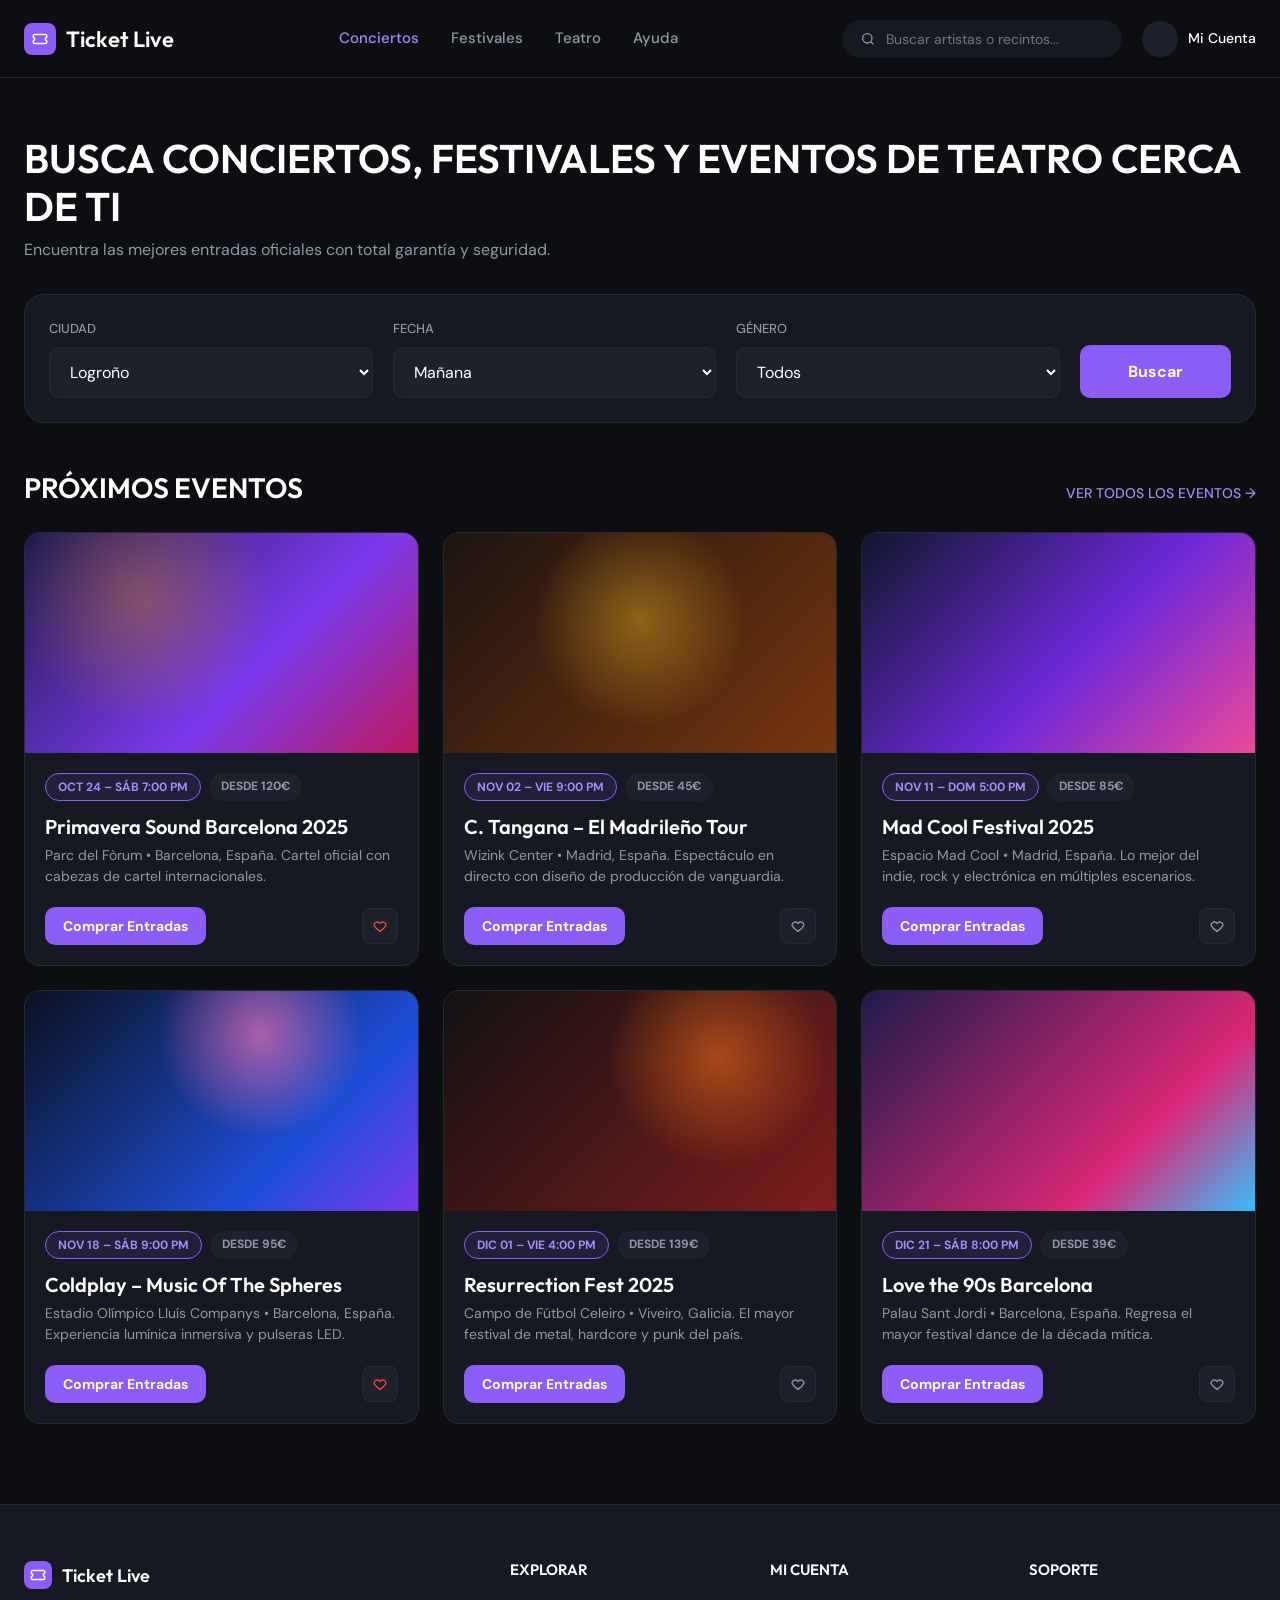
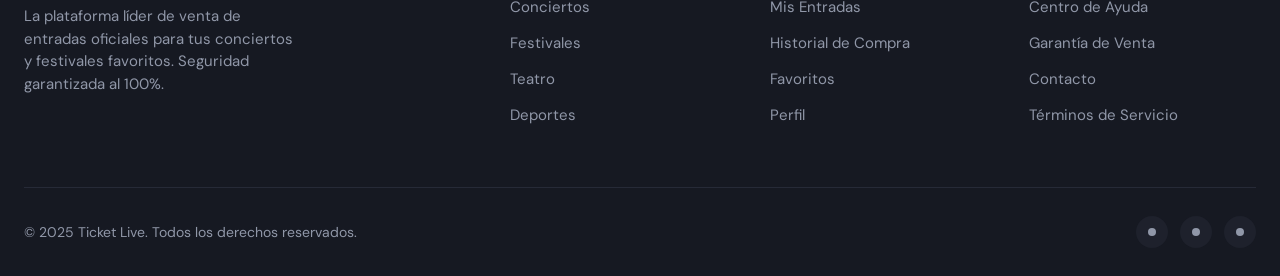
==== index.html @ a21454f6 "subida de la página" ====
<!DOCTYPE html>
<html lang="es">
<head>
  <meta charset="UTF-8">
  <meta name="viewport" content="width=device-width, initial-scale=1">
  <title>Ticket Live – Entradas oficiales para conciertos y festivales</title>
  <link rel="stylesheet" href="css/base.css">
  <link rel="stylesheet" href="css/cabecera.css">
  <link rel="stylesheet" href="css/pie.css">
  <link rel="stylesheet" href="css/tarjetas.css">
  <link rel="stylesheet" href="css/paginas/inicio.css">
</head>
<body>
<header class="cabecera">
  <div class="contenedor cabecera__interior">
    <a href="index.html" class="logo"><span class="logo__icono"><svg viewBox="0 0 24 24" fill="none" stroke="#fff" stroke-width="2" stroke-linejoin="round"><path d="M3 8a2 2 0 0 1 2-2h14a2 2 0 0 1 2 2v2a2 2 0 0 0 0 4v2a2 2 0 0 1-2 2H5a2 2 0 0 1-2-2v-2a2 2 0 0 0 0-4z"/></svg></span>Ticket Live</a>
    <nav class="nav">
        <a href="index.html" class="activo">Conciertos</a>
        <a href="index.html">Festivales</a>
        <a href="index.html">Teatro</a>
        <a href="contacto.html">Ayuda</a>
    </nav>
    <div class="cabecera__acciones">
      <label class="buscador"><svg viewBox="0 0 24 24" fill="none" stroke="currentColor" stroke-width="2"><circle cx="11" cy="11" r="7"/><path d="m20 20-3.5-3.5"/></svg><input type="search" placeholder="Buscar artistas o recintos..."></label>
      <a href="registro.html" class="cuenta"><span class="cuenta__avatar"></span>Mi Cuenta</a>
      <div class="cabecera__iconos solo-movil"><svg viewBox="0 0 24 24" fill="none" stroke="currentColor" stroke-width="2"><circle cx="11" cy="11" r="7"/><path d="m20 20-3.5-3.5"/></svg><svg viewBox="0 0 24 24" fill="none" stroke="currentColor" stroke-width="2"><path d="M4 7h16M4 12h16M4 17h16"/></svg></div>
    </div>
  </div>
</header>
<main>
  <section class="hero solo-escritorio">
    <div class="contenedor">
      <h1>Busca conciertos, festivales y eventos de teatro cerca de ti</h1>
      <p>Encuentra las mejores entradas oficiales con total garantía y seguridad.</p>
    </div>
  </section>

  <section class="contenedor solo-escritorio">
    <form class="filtros">
      <div class="campo"><label for="ciudad">Ciudad</label><select id="ciudad"><option>Logroño</option><option>Madrid</option><option>Barcelona</option></select></div>
      <div class="campo"><label for="fecha">Fecha</label><select id="fecha"><option>Mañana</option><option>Este fin de semana</option><option>Próximos 30 días</option></select></div>
      <div class="campo"><label for="genero">Género</label><select id="genero"><option>Todos</option><option>Pop</option><option>Rock</option><option>Electrónica</option></select></div>
      <button type="button" class="boton">Buscar</button>
    </form>
  </section>

  <section class="contenedor filtros-movil solo-movil">
    <div class="campo"><label for="ciudad-movil">Seleccionar ciudad y región</label><select id="ciudad-movil"><option>Logroño (La Rioja)</option><option>Madrid</option></select></div>
    <div class="chips"><span class="chip chip--activo">Este Finde</span><span class="chip">Próximos 30 Días</span><span class="chip">Festivales</span><span class="chip">VIP</span></div>
  </section>

  <section class="contenedor seccion-eventos">
    <div class="seccion-eventos__cabecera">
      <h2><span class="solo-escritorio">Próximos eventos</span><span class="solo-movil">Eventos recomendados</span></h2>
      <a href="#" class="enlace-ver-todos"><span class="solo-escritorio">Ver todos los eventos →</span><span class="solo-movil">Ver más →</span></a>
    </div>
    <div class="rejilla-eventos solo-escritorio">
        <article class="tarjeta-evento">
          <div class="tarjeta-evento__imagen img-1"></div>
          <div class="tarjeta-evento__cuerpo">
            <div class="tarjeta-evento__etiquetas"><span class="etiqueta etiqueta--primaria">Oct 24 – Sáb 7:00 PM</span><span class="etiqueta">Desde 120€</span></div>
            <h3>Primavera Sound Barcelona 2025</h3>
            <p>Parc del Fòrum • Barcelona, España. Cartel oficial con cabezas de cartel internacionales.</p>
            <div class="tarjeta-evento__pie">
              <a href="evento.html" class="boton">Comprar Entradas</a>
              <button class="favorito favorito--activo" aria-label="Favorito"><svg viewBox="0 0 24 24" fill="none" stroke="currentColor" stroke-width="2"><path d="M12 20s-7-4.5-9-9a5 5 0 0 1 9-3 5 5 0 0 1 9 3c-2 4.500-9 9-9 9z"/></svg></button>
            </div>
          </div>
        </article>
        <article class="tarjeta-evento">
          <div class="tarjeta-evento__imagen img-2"></div>
          <div class="tarjeta-evento__cuerpo">
            <div class="tarjeta-evento__etiquetas"><span class="etiqueta etiqueta--primaria">Nov 02 – Vie 9:00 PM</span><span class="etiqueta">Desde 45€</span></div>
            <h3>C. Tangana – El Madrileño Tour</h3>
            <p>Wizink Center • Madrid, España. Espectáculo en directo con diseño de producción de vanguardia.</p>
            <div class="tarjeta-evento__pie">
              <a href="evento.html" class="boton">Comprar Entradas</a>
              <button class="favorito" aria-label="Favorito"><svg viewBox="0 0 24 24" fill="none" stroke="currentColor" stroke-width="2"><path d="M12 20s-7-4.5-9-9a5 5 0 0 1 9-3 5 5 0 0 1 9 3c-2 4.500-9 9-9 9z"/></svg></button>
            </div>
          </div>
        </article>
        <article class="tarjeta-evento">
          <div class="tarjeta-evento__imagen img-3"></div>
          <div class="tarjeta-evento__cuerpo">
            <div class="tarjeta-evento__etiquetas"><span class="etiqueta etiqueta--primaria">Nov 11 – Dom 5:00 PM</span><span class="etiqueta">Desde 85€</span></div>
            <h3>Mad Cool Festival 2025</h3>
            <p>Espacio Mad Cool • Madrid, España. Lo mejor del indie, rock y electrónica en múltiples escenarios.</p>
            <div class="tarjeta-evento__pie">
              <a href="evento.html" class="boton">Comprar Entradas</a>
              <button class="favorito" aria-label="Favorito"><svg viewBox="0 0 24 24" fill="none" stroke="currentColor" stroke-width="2"><path d="M12 20s-7-4.5-9-9a5 5 0 0 1 9-3 5 5 0 0 1 9 3c-2 4.500-9 9-9 9z"/></svg></button>
            </div>
          </div>
        </article>
        <article class="tarjeta-evento">
          <div class="tarjeta-evento__imagen img-4"></div>
          <div class="tarjeta-evento__cuerpo">
            <div class="tarjeta-evento__etiquetas"><span class="etiqueta etiqueta--primaria">Nov 18 – Sáb 9:00 PM</span><span class="etiqueta">Desde 95€</span></div>
            <h3>Coldplay – Music Of The Spheres</h3>
            <p>Estadio Olímpico Lluís Companys • Barcelona, España. Experiencia lumínica inmersiva y pulseras LED.</p>
            <div class="tarjeta-evento__pie">
              <a href="evento.html" class="boton">Comprar Entradas</a>
              <button class="favorito favorito--activo" aria-label="Favorito"><svg viewBox="0 0 24 24" fill="none" stroke="currentColor" stroke-width="2"><path d="M12 20s-7-4.5-9-9a5 5 0 0 1 9-3 5 5 0 0 1 9 3c-2 4.500-9 9-9 9z"/></svg></button>
            </div>
          </div>
        </article>
        <article class="tarjeta-evento">
          <div class="tarjeta-evento__imagen img-5"></div>
          <div class="tarjeta-evento__cuerpo">
            <div class="tarjeta-evento__etiquetas"><span class="etiqueta etiqueta--primaria">Dic 01 – Vie 4:00 PM</span><span class="etiqueta">Desde 139€</span></div>
            <h3>Resurrection Fest 2025</h3>
            <p>Campo de Fútbol Celeiro • Viveiro, Galicia. El mayor festival de metal, hardcore y punk del país.</p>
            <div class="tarjeta-evento__pie">
              <a href="evento.html" class="boton">Comprar Entradas</a>
              <button class="favorito" aria-label="Favorito"><svg viewBox="0 0 24 24" fill="none" stroke="currentColor" stroke-width="2"><path d="M12 20s-7-4.5-9-9a5 5 0 0 1 9-3 5 5 0 0 1 9 3c-2 4.500-9 9-9 9z"/></svg></button>
            </div>
          </div>
        </article>
        <article class="tarjeta-evento">
          <div class="tarjeta-evento__imagen img-6"></div>
          <div class="tarjeta-evento__cuerpo">
            <div class="tarjeta-evento__etiquetas"><span class="etiqueta etiqueta--primaria">Dic 21 – Sáb 8:00 PM</span><span class="etiqueta">Desde 39€</span></div>
            <h3>Love the 90s Barcelona</h3>
            <p>Palau Sant Jordi • Barcelona, España. Regresa el mayor festival dance de la década mítica.</p>
            <div class="tarjeta-evento__pie">
              <a href="evento.html" class="boton">Comprar Entradas</a>
              <button class="favorito" aria-label="Favorito"><svg viewBox="0 0 24 24" fill="none" stroke="currentColor" stroke-width="2"><path d="M12 20s-7-4.5-9-9a5 5 0 0 1 9-3 5 5 0 0 1 9 3c-2 4.500-9 9-9 9z"/></svg></button>
            </div>
          </div>
        </article>
    </div>
    <div class="rejilla-eventos solo-movil">
        <article class="tarjeta-evento">
          <div class="tarjeta-evento__imagen img-3"></div>
          <div class="tarjeta-evento__cuerpo">
            <h3>Aurora Pulse: Synthesis Tour</h3>
            <p>Estadio Wanda • Madrid</p>
            <div class="tarjeta-evento__pie">
              <div><div class="tarjeta-evento__fecha">Oct 24 • Sáb 7:30 PM</div><div class="tarjeta-evento__precio">Entradas desde 120€</div></div>
              <a href="evento.html" class="boton">Entradas</a>
            </div>
          </div>
        </article>
        <article class="tarjeta-evento">
          <div class="tarjeta-evento__imagen img-6"></div>
          <div class="tarjeta-evento__cuerpo">
            <h3>Cosmic Sound Festival</h3>
            <p>Espacio Mad Cool • Madrid</p>
            <div class="tarjeta-evento__pie">
              <div><div class="tarjeta-evento__fecha">Nov 02 • Vie 6:00 PM</div><div class="tarjeta-evento__precio">Entradas desde 249€</div></div>
              <a href="evento.html" class="boton">Entradas</a>
            </div>
          </div>
        </article>
        <article class="tarjeta-evento">
          <div class="tarjeta-evento__imagen img-5"></div>
          <div class="tarjeta-evento__cuerpo">
            <h3>The Midnight Echoes // Live</h3>
            <p>Sala Apolo • Barcelona</p>
            <div class="tarjeta-evento__pie">
              <div><div class="tarjeta-evento__fecha">Nov 11 • Dom 8:00 PM</div><div class="tarjeta-evento__precio">Entradas desde 95€</div></div>
              <a href="evento.html" class="boton">Entradas</a>
            </div>
          </div>
        </article>
    </div>
  </section>
</main>
<footer class="pie">
  <div class="contenedor">
    <div class="pie__rejilla">
      <div>
        <a href="index.html" class="logo"><span class="logo__icono"><svg viewBox="0 0 24 24" fill="none" stroke="#fff" stroke-width="2" stroke-linejoin="round"><path d="M3 8a2 2 0 0 1 2-2h14a2 2 0 0 1 2 2v2a2 2 0 0 0 0 4v2a2 2 0 0 1-2 2H5a2 2 0 0 1-2-2v-2a2 2 0 0 0 0-4z"/></svg></span>Ticket Live</a>
        <p class="pie__descripcion">La plataforma líder de venta de entradas oficiales para tus conciertos y festivales favoritos. Seguridad garantizada al 100%.</p>
      </div>
      <div><h3>Explorar</h3><ul><li><a href="index.html">Conciertos</a></li><li><a href="index.html">Festivales</a></li><li><a href="index.html">Teatro</a></li><li><a href="index.html">Deportes</a></li></ul></div>
      <div><h3>Mi cuenta</h3><ul><li><a href="#">Mis Entradas</a></li><li><a href="#">Historial de Compra</a></li><li><a href="#">Favoritos</a></li><li><a href="#">Perfil</a></li></ul></div>
      <div><h3>Soporte</h3><ul><li><a href="contacto.html">Centro de Ayuda</a></li><li><a href="#">Garantía de Venta</a></li><li><a href="contacto.html">Contacto</a></li><li><a href="#">Términos de Servicio</a></li></ul></div>
    </div>
    <div class="pie__enlaces solo-movil"><a href="#">Términos</a><a href="#">Privacidad</a><a href="contacto.html">Contacto</a><a href="#">Ayuda</a></div>
    <div class="pie__inferior">
      <span>© 2025 Ticket Live. Todos los derechos reservados.</span>
      <div class="pie__redes"><a href="#" aria-label="Instagram"><svg viewBox="0 0 24 24" fill="currentColor"><circle cx="12" cy="12" r="6"/></svg></a><a href="#" aria-label="Twitter"><svg viewBox="0 0 24 24" fill="currentColor"><circle cx="12" cy="12" r="6"/></svg></a><a href="#" aria-label="Facebook"><svg viewBox="0 0 24 24" fill="currentColor"><circle cx="12" cy="12" r="6"/></svg></a></div>
    </div>
  </div>
</footer>
</body>
</html>
---- css/base.css ----
/* Variables, reinicio y elementos básicos */
@import url("https://fonts.googleapis.com/css2?family=DM+Sans:wght@400;500;700&family=Outfit:wght@500;600;700&display=swap");

:root {
  --fondo: #0d0e12;
  --superficie: #161922;
  --superficie-2: #1e212c;
  --borde: #262a37;
  --primario: #8b5cf6;
  --primario-suave: #a78bfa;
  --texto: #ffffff;
  --texto-suave: #9097a8;
  --dorado: #f59e0b;
  --azul: #3b82f6;
  --alerta: #7f1d1d;
  --radio: 16px;
  --fuente-titulos: "Outfit", sans-serif;
  --fuente-texto: "DM Sans", sans-serif;
}

*, *::before, *::after { box-sizing: border-box; margin: 0; padding: 0; }

body {
  background: var(--fondo);
  color: var(--texto);
  font-family: var(--fuente-texto);
  line-height: 1.5;
  min-height: 100vh;
  display: flex;
  flex-direction: column;
}
main { flex: 1; }
a { color: inherit; text-decoration: none; }
ul { list-style: none; }
img, svg { display: block; max-width: 100%; }

h1, h2, h3 { font-family: var(--fuente-titulos); font-weight: 600; line-height: 1.2; }
h1, h2 { text-transform: uppercase; }

.contenedor { width: 100%; max-width: 1280px; margin: 0 auto; padding: 0 24px; }

/* Botones */
.boton {
  display: inline-flex; align-items: center; justify-content: center; gap: 8px;
  background: var(--primario); color: var(--texto);
  border: 0; border-radius: 10px; padding: 12px 20px;
  font: 700 15px var(--fuente-texto); cursor: pointer;
}
.boton--bloque { width: 100%; padding: 16px; }
.boton--sutil { background: rgba(139, 92, 246, .15); color: var(--primario-suave); }

/* Formularios */
.campo { display: flex; flex-direction: column; gap: 8px; }
.campo label { font-size: 13px; font-weight: 500; text-transform: uppercase; color: var(--texto-suave); }
.campo input, .campo select, .campo textarea {
  background: var(--superficie-2); border: 1px solid var(--borde); border-radius: 10px;
  color: var(--texto); font: 400 16px var(--fuente-texto); padding: 13px 16px; width: 100%;
}
.campo textarea { min-height: 120px; resize: vertical; }
.campo ::placeholder { color: #5d6377; }

/* Etiquetas */
.etiqueta {
  display: inline-block; padding: 4px 12px; border-radius: 999px;
  font-size: 12px; font-weight: 700; text-transform: uppercase;
  background: var(--superficie-2); color: var(--texto-suave);
}
.etiqueta--primaria { background: rgba(139, 92, 246, .1); border: 1px solid var(--primario); color: var(--primario-suave); }

/* Utilidades responsive */
@media (min-width: 801px) { .solo-movil { display: none !important; } }
@media (max-width: 800px) {
  .solo-escritorio { display: none !important; }
  .contenedor { padding: 0 16px; }
}
---- css/cabecera.css ----
/* Cabecera y navegación principal */
.cabecera { background: var(--fondo); border-bottom: 1px solid var(--borde); position: sticky; top: 0; z-index: 10; }
.cabecera__interior { display: flex; align-items: center; justify-content: space-between; height: 77px; gap: 24px; }

.logo { display: flex; align-items: center; gap: 10px; font: 600 22px var(--fuente-titulos); }
.logo__icono { width: 32px; height: 32px; border-radius: 8px; background: var(--primario); display: grid; place-items: center; }
.logo__icono svg { width: 18px; height: 18px; }

.nav { display: flex; gap: 32px; }
.nav a { color: var(--texto-suave); font-size: 15px; font-weight: 500; }
.nav a:hover, .nav a.activo { color: var(--primario-suave); }

.cabecera__acciones { display: flex; align-items: center; gap: 20px; }
.buscador {
  display: flex; align-items: center; gap: 10px; width: 280px;
  background: var(--superficie); border-radius: 999px; padding: 10px 18px; color: var(--texto-suave);
}
.buscador svg { width: 16px; height: 16px; flex: none; }
.buscador input { background: none; border: 0; outline: 0; color: var(--texto); font: 14px var(--fuente-texto); width: 100%; }
.cuenta { display: flex; align-items: center; gap: 10px; font-size: 14px; font-weight: 500; }
.cuenta__avatar { width: 36px; height: 36px; border-radius: 50%; background: var(--superficie-2); }

.cabecera__iconos { display: flex; gap: 16px; color: var(--texto-suave); }
.cabecera__iconos svg { width: 24px; height: 24px; }

@media (max-width: 800px) {
  .cabecera__interior { height: 60px; }
  .nav, .buscador, .cuenta { display: none; }
  .logo { font-size: 18px; }
  .logo__icono { width: 28px; height: 28px; }
}
---- css/pie.css ----
/* Pie de página */
.pie { background: var(--superficie); border-top: 1px solid var(--borde); margin-top: 80px; padding-top: 56px; }
.pie__rejilla { display: grid; grid-template-columns: 2fr 1fr 1fr 1fr; gap: 32px; padding-bottom: 48px; }
.pie .logo { font-size: 18px; margin-bottom: 16px; }
.pie .logo__icono { width: 28px; height: 28px; }
.pie__descripcion { color: var(--texto-suave); font-size: 15px; max-width: 280px; }
.pie h3 { font-size: 15px; text-transform: uppercase; margin-bottom: 16px; }
.pie li { margin-bottom: 12px; }
.pie li a { color: var(--texto-suave); font-size: 15px; }
.pie__inferior {
  border-top: 1px solid var(--borde); padding: 28px 0;
  display: flex; justify-content: space-between; align-items: center; color: var(--texto-suave); font-size: 14px;
}
.pie__redes { display: flex; gap: 12px; }
.pie__redes a { width: 32px; height: 32px; border-radius: 50%; background: var(--superficie-2); display: grid; place-items: center; }
.pie__redes svg { width: 16px; height: 16px; }
.pie__enlaces { display: none; gap: 20px; font-size: 14px; color: var(--texto-suave); }

@media (max-width: 800px) {
  .pie { margin-top: 40px; padding: 24px 0 16px; }
  .pie__rejilla { grid-template-columns: 1fr; padding-bottom: 16px; }
  .pie__rejilla > div:not(:first-child) { display: none; }
  .pie__enlaces { display: flex; margin-bottom: 20px; }
  .pie__inferior { border: 0; padding: 0; font-size: 12px; }
  .pie__redes { display: none; }
}
---- css/tarjetas.css ----
/* Tarjeta de evento (portada) */
.tarjeta-evento { background: var(--superficie); border: 1px solid var(--borde); border-radius: var(--radio); overflow: hidden; }
.tarjeta-evento__imagen { height: 220px; background: var(--superficie-2); }
.tarjeta-evento__cuerpo { padding: 20px; }
.tarjeta-evento__etiquetas { display: flex; gap: 8px; margin-bottom: 14px; }
.tarjeta-evento h3 { font-size: 20px; margin-bottom: 6px; }
.tarjeta-evento p { color: var(--texto-suave); font-size: 14px; min-height: 42px; }
.tarjeta-evento__pie { display: flex; justify-content: space-between; align-items: center; margin-top: 20px; }
.tarjeta-evento__pie .boton { padding: 10px 18px; font-size: 14px; }
.favorito { width: 36px; height: 36px; border-radius: 8px; background: var(--superficie-2); border: 1px solid var(--borde); display: grid; place-items: center; color: var(--texto-suave); }
.favorito--activo { color: #ef4444; }
.favorito svg { width: 16px; height: 16px; }

/* Variante móvil: fecha y precio abajo, botón corto a la derecha */
.tarjeta-evento__fecha { color: var(--primario-suave); font-size: 12px; font-weight: 700; text-transform: uppercase; }
.tarjeta-evento__precio { color: var(--texto-suave); font-size: 13px; }

/* Imágenes de ejemplo (degradados, sustituir por fotos reales) */
.img-1 { background: radial-gradient(circle at 30% 30%, #f59e0b55, transparent 40%), linear-gradient(135deg, #1e1b4b, #7c3aed 60%, #be185d); }
.img-2 { background: radial-gradient(circle at 50% 40%, #fbbf2466, transparent 45%), linear-gradient(135deg, #1c1410, #78350f); }
.img-3 { background: linear-gradient(135deg, #0f172a, #6d28d9 55%, #ec4899); }
.img-4 { background: radial-gradient(circle at 60% 20%, #f472b6aa, transparent 35%), linear-gradient(135deg, #0b1020, #1d4ed8 70%, #7c3aed); }
.img-5 { background: radial-gradient(circle at 70% 30%, #f9731688, transparent 35%), linear-gradient(135deg, #111, #7f1d1d); }
.img-6 { background: linear-gradient(135deg, #1e1b4b, #db2777 70%, #38bdf8); }
---- css/paginas/inicio.css ----
/* Portada */
.hero { padding: 56px 0 32px; }
.hero h1 { font-size: 40px; }
.hero p { color: var(--texto-suave); margin-top: 8px; }

.filtros {
  display: grid; grid-template-columns: repeat(3, 1fr) auto; gap: 20px; align-items: end;
  background: var(--superficie); border: 1px solid var(--borde); border-radius: 20px; padding: 24px;
}
.filtros .boton { padding: 16px 48px; font-size: 16px; }

.seccion-eventos { margin-top: 48px; }
.seccion-eventos__cabecera { display: flex; justify-content: space-between; align-items: baseline; margin-bottom: 28px; }
.seccion-eventos h2 { font-size: 28px; }
.enlace-ver-todos { color: var(--primario-suave); font-size: 14px; font-weight: 500; text-transform: uppercase; }
.rejilla-eventos { display: grid; grid-template-columns: repeat(3, 1fr); gap: 24px; }

/* Filtros móviles */
.filtros-movil { padding-top: 12px; }
.chips { display: flex; flex-wrap: wrap; gap: 10px; margin-top: 14px; }
.chip { background: var(--superficie-2); border: 1px solid var(--borde); border-radius: 8px; padding: 8px 16px; font-size: 14px; font-weight: 500; color: var(--texto-suave); }
.chip--activo { background: var(--primario); border-color: var(--primario); color: var(--texto); }

@media (max-width: 1000px) { .rejilla-eventos { grid-template-columns: repeat(2, 1fr); } }
@media (max-width: 800px) {
  .seccion-eventos { margin-top: 24px; }
  .seccion-eventos h2 { font-size: 20px; }
  .rejilla-eventos { grid-template-columns: 1fr; gap: 20px; }
  .tarjeta-evento__imagen { height: 160px; }
  .tarjeta-evento h3 { font-size: 18px; }
  .tarjeta-evento p { min-height: 0; }
  .tarjeta-evento__pie { border-top: 1px solid var(--borde); padding-top: 14px; margin-top: 14px; }
}
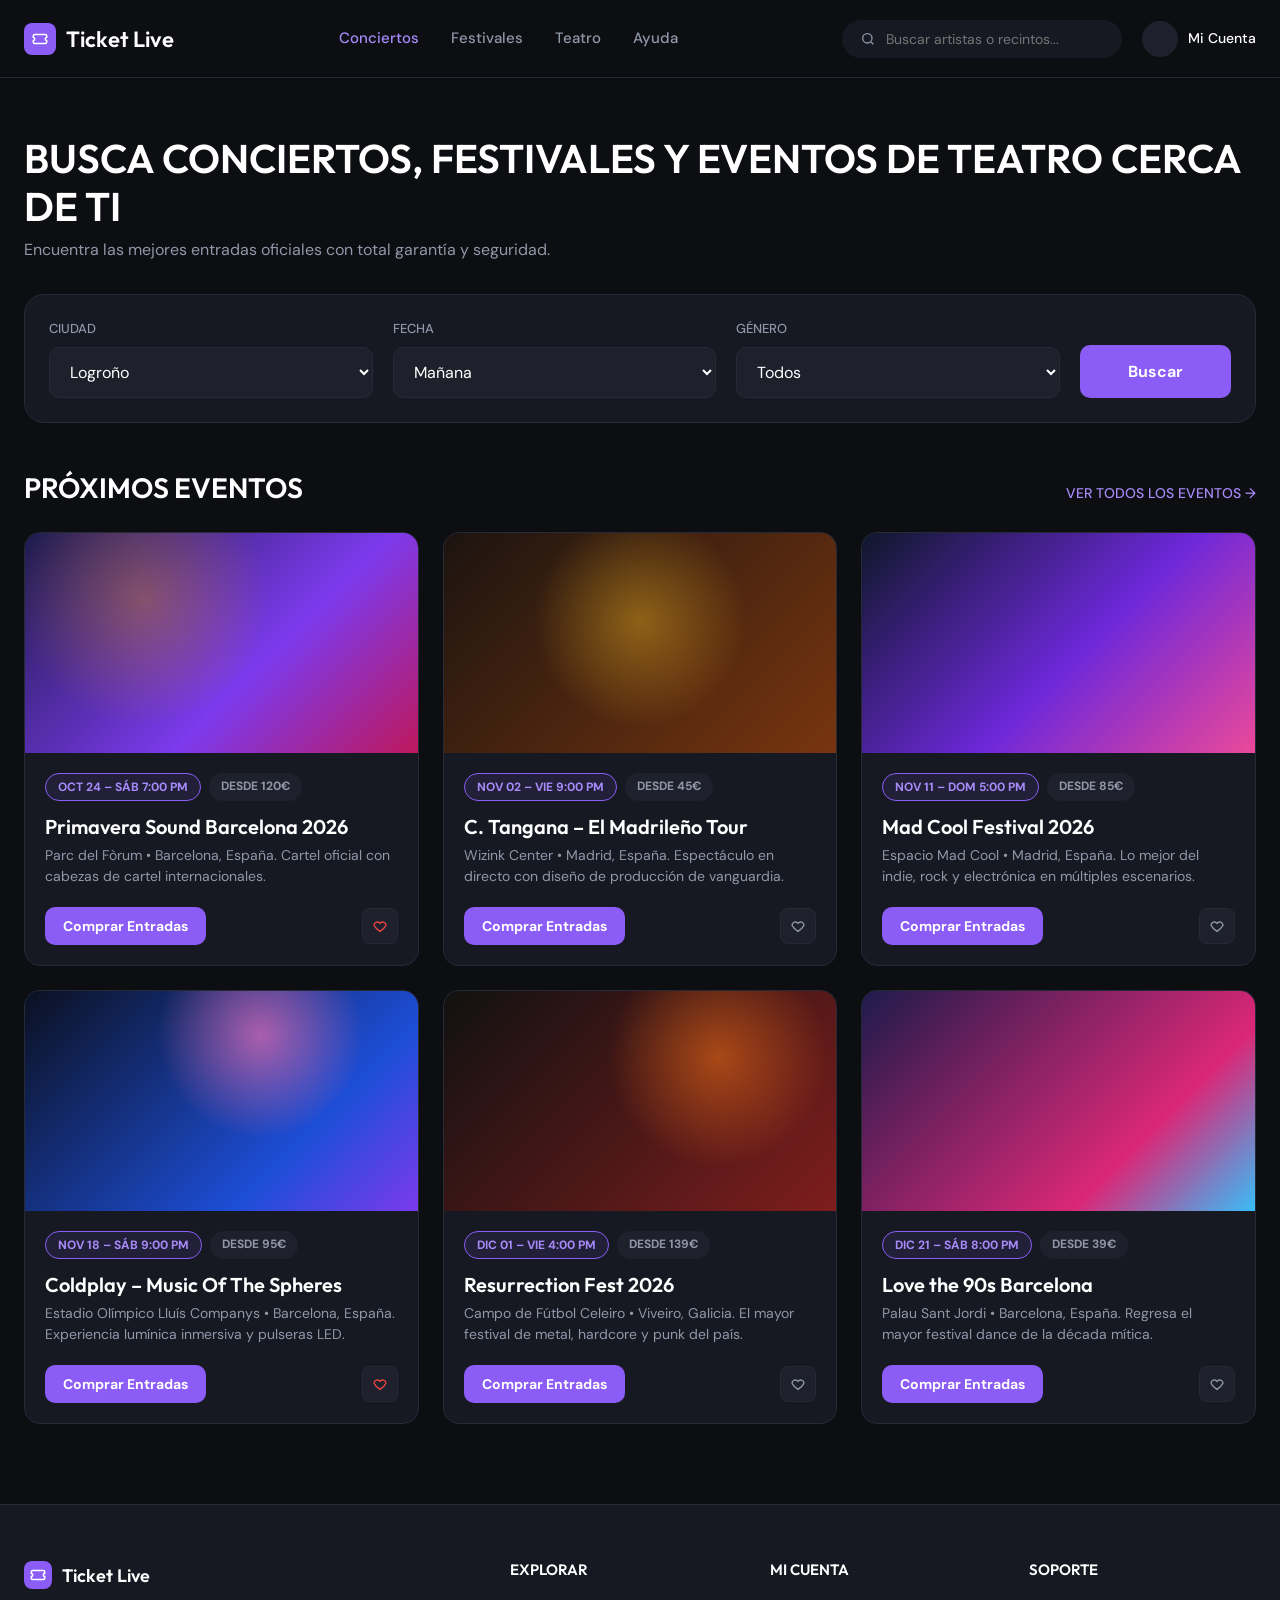
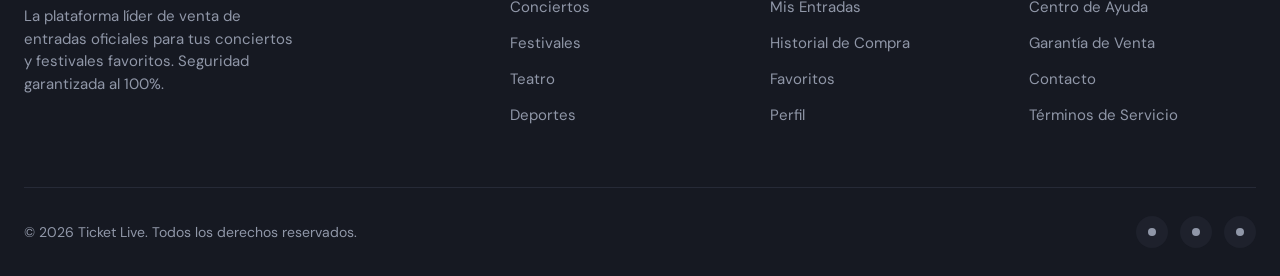
==== commit 1e911cb6: "Actualizamos el año a 2026 en algunos elementos" ====
--- a/index.html
+++ b/index.html
@@ -59,7 +59,7 @@
           <div class="tarjeta-evento__imagen img-1"></div>
           <div class="tarjeta-evento__cuerpo">
             <div class="tarjeta-evento__etiquetas"><span class="etiqueta etiqueta--primaria">Oct 24 – Sáb 7:00 PM</span><span class="etiqueta">Desde 120€</span></div>
-            <h3>Primavera Sound Barcelona 2025</h3>
+            <h3>Primavera Sound Barcelona 2026</h3>
             <p>Parc del Fòrum • Barcelona, España. Cartel oficial con cabezas de cartel internacionales.</p>
             <div class="tarjeta-evento__pie">
               <a href="evento.html" class="boton">Comprar Entradas</a>
@@ -83,7 +83,7 @@
           <div class="tarjeta-evento__imagen img-3"></div>
           <div class="tarjeta-evento__cuerpo">
             <div class="tarjeta-evento__etiquetas"><span class="etiqueta etiqueta--primaria">Nov 11 – Dom 5:00 PM</span><span class="etiqueta">Desde 85€</span></div>
-            <h3>Mad Cool Festival 2025</h3>
+            <h3>Mad Cool Festival 2026</h3>
             <p>Espacio Mad Cool • Madrid, España. Lo mejor del indie, rock y electrónica en múltiples escenarios.</p>
             <div class="tarjeta-evento__pie">
               <a href="evento.html" class="boton">Comprar Entradas</a>
@@ -107,7 +107,7 @@
           <div class="tarjeta-evento__imagen img-5"></div>
           <div class="tarjeta-evento__cuerpo">
             <div class="tarjeta-evento__etiquetas"><span class="etiqueta etiqueta--primaria">Dic 01 – Vie 4:00 PM</span><span class="etiqueta">Desde 139€</span></div>
-            <h3>Resurrection Fest 2025</h3>
+            <h3>Resurrection Fest 2026</h3>
             <p>Campo de Fútbol Celeiro • Viveiro, Galicia. El mayor festival de metal, hardcore y punk del país.</p>
             <div class="tarjeta-evento__pie">
               <a href="evento.html" class="boton">Comprar Entradas</a>
@@ -178,7 +178,7 @@
     </div>
     <div class="pie__enlaces solo-movil"><a href="#">Términos</a><a href="#">Privacidad</a><a href="contacto.html">Contacto</a><a href="#">Ayuda</a></div>
     <div class="pie__inferior">
-      <span>© 2025 Ticket Live. Todos los derechos reservados.</span>
+      <span>© 2026 Ticket Live. Todos los derechos reservados.</span>
       <div class="pie__redes"><a href="#" aria-label="Instagram"><svg viewBox="0 0 24 24" fill="currentColor"><circle cx="12" cy="12" r="6"/></svg></a><a href="#" aria-label="Twitter"><svg viewBox="0 0 24 24" fill="currentColor"><circle cx="12" cy="12" r="6"/></svg></a><a href="#" aria-label="Facebook"><svg viewBox="0 0 24 24" fill="currentColor"><circle cx="12" cy="12" r="6"/></svg></a></div>
     </div>
   </div>
